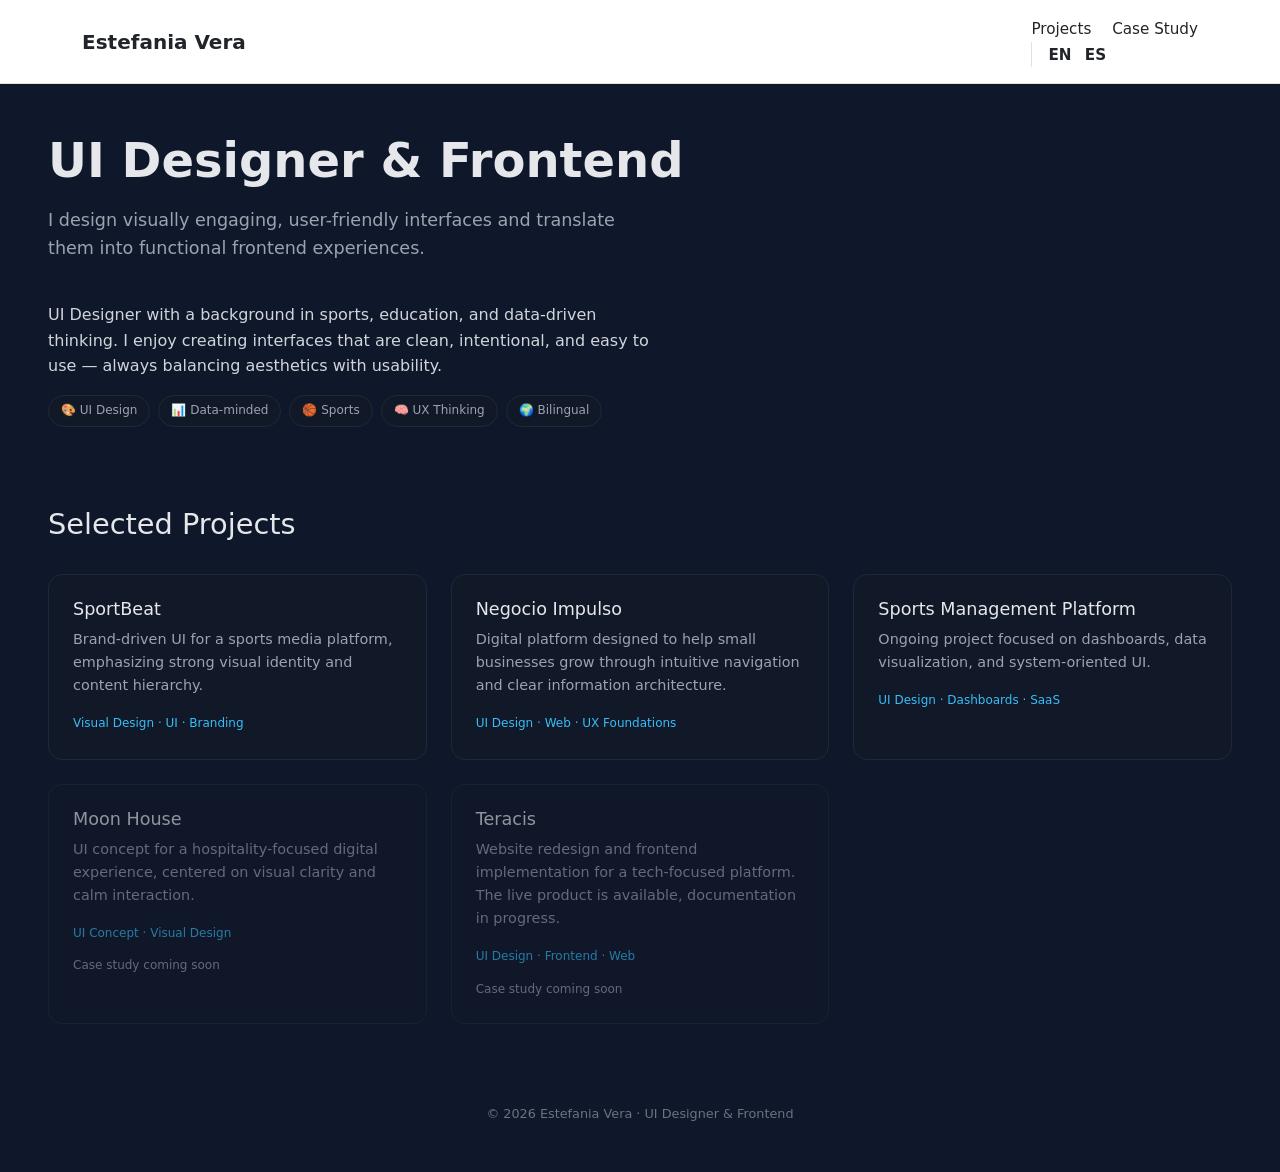
==== index.html @ 3e41058a "New sections and images" ====
<!DOCTYPE html>
<html lang="en">

<head>
    <meta charset="UTF-8" />
    <meta name="viewport" content="width=device-width, initial-scale=1.0" />
    <title>Estefania Vera – UI Designer & Frontend</title>

    <!-- Bootstrap -->
    <link href="https://cdn.jsdelivr.net/npm/bootstrap@5.3.2/dist/css/bootstrap.min.css" rel="stylesheet">

    <!-- Google Font -->
    <link rel="preconnect" href="https://fonts.googleapis.com">

    <!-- Main CSS -->
    <link rel="stylesheet" href="css/main.css">
</head>

<body>

    <!-- HEADER -->
    <header class="border-bottom">
        <div class="container py-3 d-flex justify-content-between align-items-center">

            <!-- Logo / Name -->
            <a href="index.html" class="text-decoration-none fw-bold fs-5 text-dark">
                Estefania Vera
            </a>

            <!-- Navigation -->
            <nav>
                <a href="projects.html" class="me-3 fw-medium text-dark text-decoration-none">
                    Projects
                </a>
                <a href="sportbeat.html" class="fw-medium text-dark text-decoration-none">
                    Case Study
                </a>

                <!-- Language switch -->
                <div class="border-start ps-3">
                    <a href="index.html" class="me-2 fw-semibold text-decoration-none text-dark">
                        EN
                    </a>
                    <a href="index-es.html" class="fw-semibold text-decoration-none text-dark">
                        ES
                    </a>
                </div>
            </nav>

        </div>
    </header>


    <!-- HERO -->
    <section class="hero">
        <h1>UI Designer & Frontend</h1>
        <p>
            I design visually engaging, user-friendly interfaces and translate them into
            functional frontend experiences.
        </p>
    </section>

    <!-- ABOUT -->
    <section class="about-mini">
        <p>
            UI Designer with a background in sports, education, and data-driven thinking.
            I enjoy creating interfaces that are clean, intentional, and easy to use —
            always balancing aesthetics with usability.
        </p>

        <div class="about-tags">
            <span>🎨 UI Design</span>
            <span>📊 Data-minded</span>
            <span>🏀 Sports</span>
            <span>🧠 UX Thinking</span>
            <span>🌍 Bilingual</span>
        </div>
    </section>

    <!-- PROJECTS -->
    <section id="projects" class="projects">
        <h2>Selected Projects</h2>

        <div class="projects-grid">

            <!-- SportBeat -->
            <a class="project-card" href="sportbeat.html">
                <h3>SportBeat</h3>
                <p>
                    Brand-driven UI for a sports media platform, emphasizing strong visual identity
                    and content hierarchy.
                </p>
                <span>Visual Design · UI · Branding</span>
            </a>

            <!-- Negocio Impulso -->
            <a class="project-card" href="https://www.figma.com/design/Dj8RUymDPblXV1LtfO9G1j/Negocio-Impulso"
                target="_blank">
                <h4>Negocio Impulso</h4>
                <p>
                    Digital platform designed to help small businesses grow through
                    intuitive navigation and clear information architecture.
                </p>
                <span>UI Design · Web · UX Foundations</span>
            </a>

            <!-- Gestión Deportiva -->
            <a class="project-card" href="https://www.figma.com/design/7rQiUCOyJbBZJ7NyahuJKt/gesti%C3%B3n-deportiva"
                target="_blank">
                <h4>Sports Management Platform</h4>
                <p>
                    Ongoing project focused on dashboards, data visualization,
                    and system-oriented UI.
                </p>
                <span>UI Design · Dashboards · SaaS</span>
            </a>

            <!-- Moon House -->
            <div class="project-card disabled">
                <h4>Moon House</h4>
                <p>
                    UI concept for a hospitality-focused digital experience,
                    centered on visual clarity and calm interaction.
                </p>
                <span>UI Concept · Visual Design</span>
                <div class="coming-soon">Case study coming soon</div>
            </div>

            <!-- Teracis -->
            <div class="project-card disabled">
                <h4>Teracis</h4>
                <p>
                    Website redesign and frontend implementation for a tech-focused platform.
                    The live product is available, documentation in progress.
                </p>
                <span>UI Design · Frontend · Web</span>
                <div class="coming-soon">Case study coming soon</div>
            </div>

        </div>
    </section>

    <!-- FOOTER -->
    <footer class="footer">
        <p>© 2026 Estefania Vera · UI Designer & Frontend</p>
    </footer>

</body>

</html>
---- css/main.css ----
/* ==================================================
   RESET & BASE
================================================== */
* {
    margin: 0;
    padding: 0;
    box-sizing: border-box;
}

body {
    font-family: 'Inter', system-ui, -apple-system, sans-serif;
    background-color: #0f172a;
    color: #e5e7eb;
    line-height: 1.6;
}

/* ==================================================
   HEADER / NAV
================================================== */
header {
    background-color: #ffffff;
}

header a {
    color: #111827;
}

header a:hover {
    opacity: 0.7;
}

header nav a {
    font-size: 0.95rem;
}

/* ==================================================
   HERO
================================================== */
.hero {
    max-width: 900px;
    padding: 3rem 3rem 1.5rem;
}

.hero h1 {
    font-size: 3rem;
    font-weight: 700;
    margin-bottom: 1rem;
}

.hero p {
    font-size: 1.1rem;
    color: #9ca3af;
    max-width: 600px;
}

/* ==================================================
   ABOUT
================================================== */
.about-mini {
    max-width: 700px;
    padding: 0 3rem 2rem;
}

.about-mini p {
    font-size: 1rem;
    color: #d1d5db;
    margin-bottom: 1rem;
}

.about-tags {
    display: flex;
    flex-wrap: wrap;
    gap: 0.5rem;
}

.about-tags span {
    background: #111827;
    border: 1px solid #1f2933;
    padding: 0.35rem 0.75rem;
    border-radius: 999px;
    font-size: 0.75rem;
    color: #9ca3af;
}

/* ==================================================
   PROJECTS
================================================== */
.projects {
    padding: 3rem;
}

.projects h2 {
    font-size: 1.8rem;
    margin-bottom: 2rem;
}

.projects-grid {
    display: grid;
    grid-template-columns: repeat(auto-fill, minmax(280px, 1fr));
    gap: 1.5rem;
}

/* ==================================================
   PROJECT CARD
================================================== */
.project-card {
    background-color: #111827;
    padding: 1.5rem;
    border-radius: 14px;
    text-decoration: none;
    color: inherit;
    border: 1px solid #1f2933;
    transition: all 0.25s ease;
}

.project-card h3,
.project-card h4 {
    font-size: 1.1rem;
    margin-bottom: 0.5rem;
}

.project-card p {
    font-size: 0.9rem;
    color: #9ca3af;
    margin-bottom: 0.75rem;
}

.project-card span {
    font-size: 0.75rem;
    color: #38bdf8;
}

/* Hover */
.project-card:hover {
    transform: translateY(-4px);
    border-color: #38bdf8;
}

/* Disabled / Coming soon */
.project-card.disabled {
    opacity: 0.6;
    cursor: default;
}

.project-card.disabled:hover {
    transform: none;
    border-color: #1f2933;
}

.coming-soon {
    margin-top: 0.75rem;
    font-size: 0.75rem;
    color: #9ca3af;
}

/* ==================================================
   FOOTER
================================================== */
.footer {
    padding: 2rem 3rem;
    text-align: center;
    font-size: 0.8rem;
    color: #6b7280;
}

/* ==================================================
   RESPONSIVE
================================================== */
@media (max-width: 768px) {
    .hero h1 {
        font-size: 2.2rem;
    }

    .hero,
    .projects,
    .about-mini {
        padding: 2rem 1.5rem;
    }
}
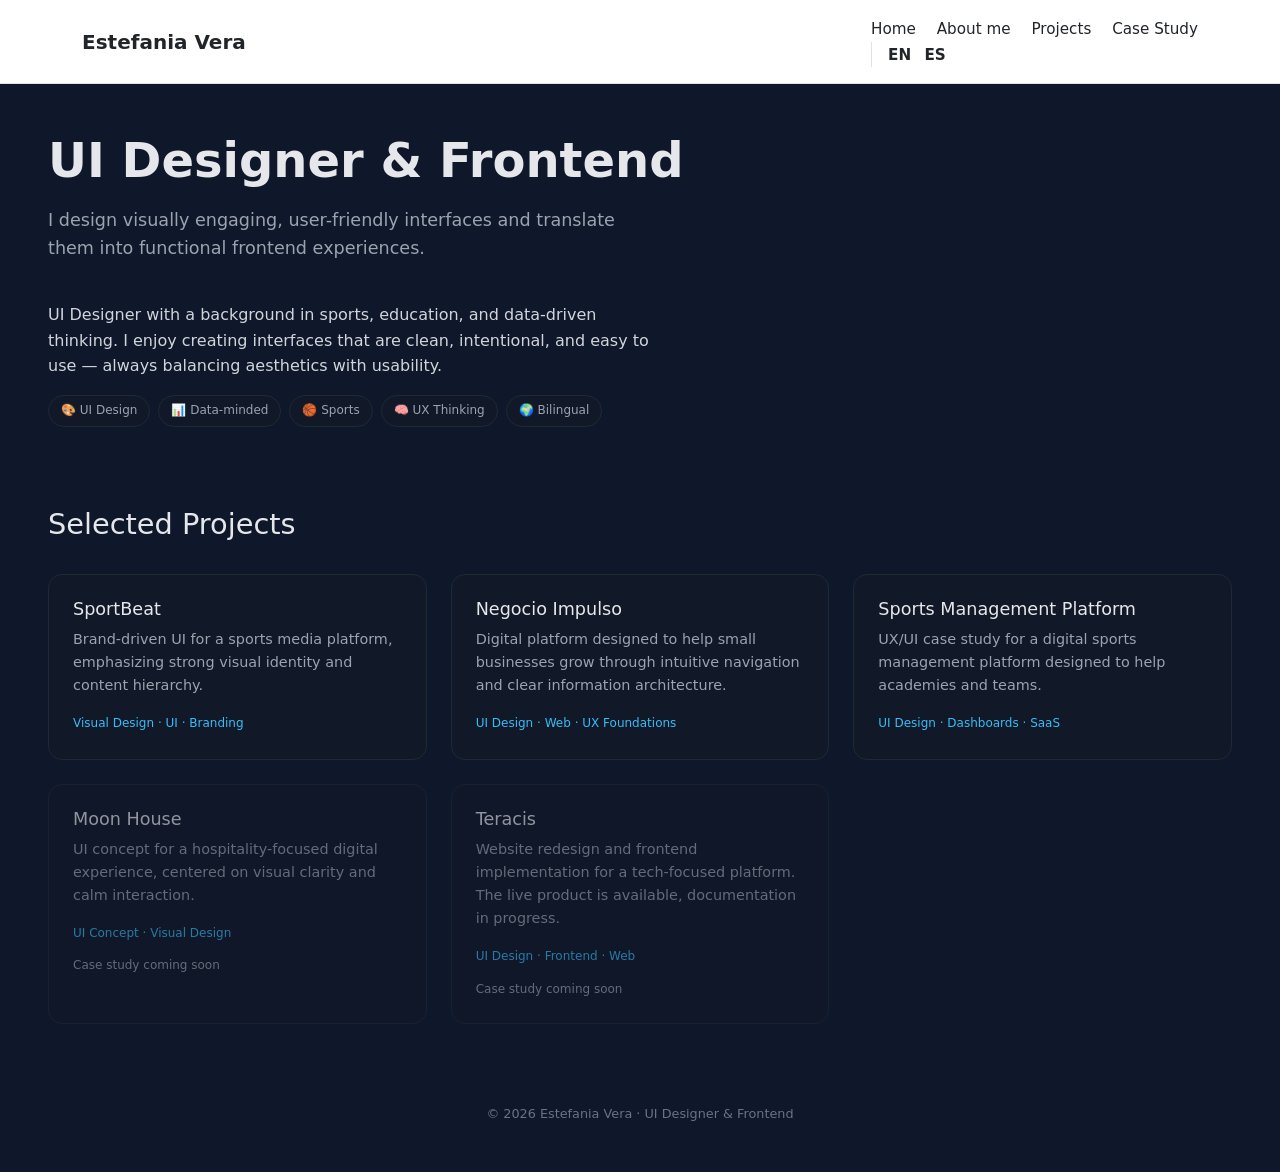
==== commit 330887af: "sports management" ====
--- a/index.html
+++ b/index.html
@@ -29,6 +29,12 @@
 
             <!-- Navigation -->
             <nav>
+                <a href="index.html" class="me-3 fw-medium text-dark text-decoration-none">
+                    Home
+                </a>
+                <a href="about.html" class="me-3 fw-medium text-dark text-decoration-none">
+                    About me
+                </a>
                 <a href="projects.html" class="me-3 fw-medium text-dark text-decoration-none">
                     Projects
                 </a>
@@ -109,8 +115,8 @@
                 target="_blank">
                 <h4>Sports Management Platform</h4>
                 <p>
-                    Ongoing project focused on dashboards, data visualization,
-                    and system-oriented UI.
+                    UX/UI case study for a digital sports management platform designed to help
+                    academies and teams.
                 </p>
                 <span>UI Design · Dashboards · SaaS</span>
             </a>
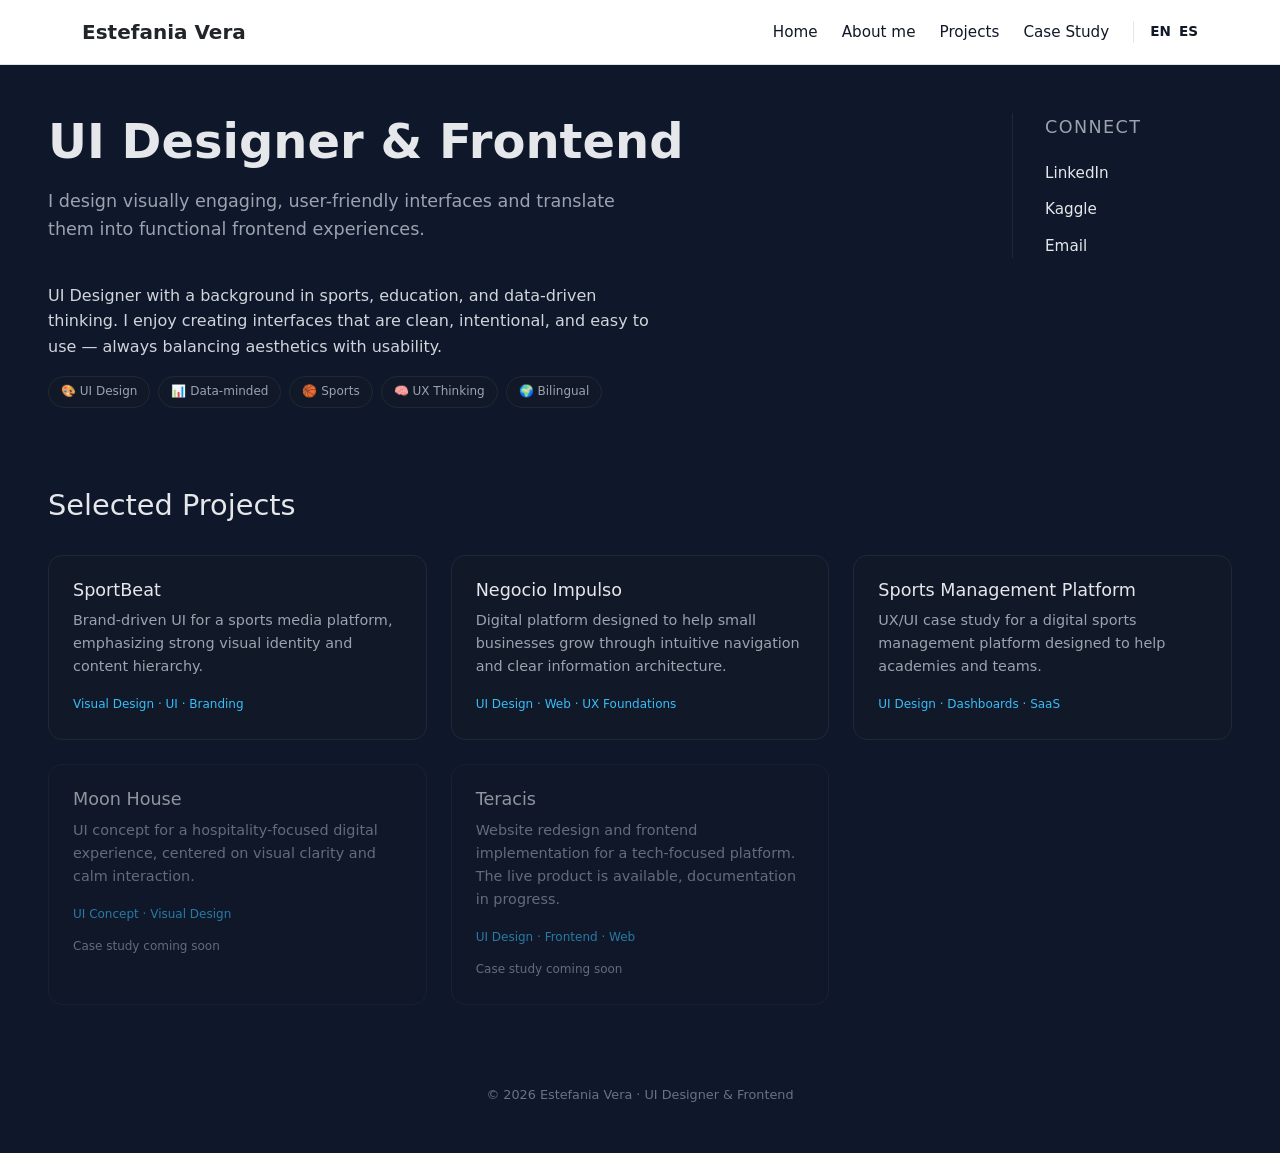
==== commit 4cb8da49: "UX" ====
--- a/index.html
+++ b/index.html
@@ -28,30 +28,20 @@
             </a>
 
             <!-- Navigation -->
-            <nav>
-                <a href="index.html" class="me-3 fw-medium text-dark text-decoration-none">
-                    Home
-                </a>
-                <a href="about.html" class="me-3 fw-medium text-dark text-decoration-none">
-                    About me
-                </a>
-                <a href="projects.html" class="me-3 fw-medium text-dark text-decoration-none">
-                    Projects
-                </a>
-                <a href="sportbeat.html" class="fw-medium text-dark text-decoration-none">
-                    Case Study
-                </a>
+            <nav class="main-nav">
+                <div class="nav-links">
+                    <a href="index.html">Home</a>
+                    <a href="about.html">About me</a>
+                    <a href="projects.html">Projects</a>
+                    <a href="sportbeat.html">Case Study</a>
+                </div>
 
-                <!-- Language switch -->
-                <div class="border-start ps-3">
-                    <a href="index.html" class="me-2 fw-semibold text-decoration-none text-dark">
-                        EN
-                    </a>
-                    <a href="index-es.html" class="fw-semibold text-decoration-none text-dark">
-                        ES
-                    </a>
+                <div class="lang-switch">
+                    <a href="index.html">EN</a>
+                    <a href="index-es.html">ES</a>
                 </div>
             </nav>
+
 
         </div>
     </header>
@@ -59,11 +49,31 @@
 
     <!-- HERO -->
     <section class="hero">
-        <h1>UI Designer & Frontend</h1>
-        <p>
-            I design visually engaging, user-friendly interfaces and translate them into
-            functional frontend experiences.
-        </p>
+        <div class="hero-layout">
+            <div class="hero-content">
+                <h1>UI Designer & Frontend</h1>
+                <p>
+                    I design visually engaging, user-friendly interfaces and translate them into
+                    functional frontend experiences.
+                </p>
+            </div>
+
+            <div class="hero-contact">
+                <p class="hero-contact-title">Connect</p>
+
+                <a href="https://www.linkedin.com/in/alma-estefan%C3%ADa-vera-camacho-5382b01bb/" target="_blank">
+                    LinkedIn
+                </a>
+
+                <a href="https://www.kaggle.com/almavera" target="_blank">
+                    Kaggle
+                </a>
+
+                <a href="mailto:estefaniaverac20@gmail.com">
+                    Email
+                </a>
+            </div>
+        </div>
     </section>
 
     <!-- ABOUT -->
@@ -82,6 +92,8 @@
             <span>🌍 Bilingual</span>
         </div>
     </section>
+
+
 
     <!-- PROJECTS -->
     <section id="projects" class="projects">
--- a/css/main.css
+++ b/css/main.css
@@ -19,25 +19,64 @@
 ================================================== */
 header {
     background-color: #ffffff;
+    border-bottom: 1px solid #e5e7eb;
 }
 
 header a {
     color: #111827;
+    text-decoration: none;
 }
 
 header a:hover {
     opacity: 0.7;
 }
 
-header nav a {
+/* Header layout */
+header .container {
+    display: flex;
+    justify-content: space-between;
+    align-items: center;
+}
+
+/* Main nav */
+.main-nav {
+    display: flex;
+    align-items: center;
+    gap: 1.5rem;
+    white-space: nowrap;
+}
+
+/* Navigation links */
+.nav-links {
+    display: flex;
+    gap: 1.5rem;
+}
+
+.nav-links a {
     font-size: 0.95rem;
+    font-weight: 500;
+    white-space: nowrap;
+}
+
+/* Language switch */
+.lang-switch {
+    display: flex;
+    gap: 0.5rem;
+    padding-left: 1rem;
+    border-left: 1px solid #e5e7eb;
+}
+
+.lang-switch a {
+    font-size: 0.85rem;
+    font-weight: 600;
+    white-space: nowrap;
 }
 
 /* ==================================================
    HERO
 ================================================== */
 .hero {
-    max-width: 900px;
+    width: 100%;
     padding: 3rem 3rem 1.5rem;
 }
 
@@ -52,6 +91,41 @@
     color: #9ca3af;
     max-width: 600px;
 }
+
+.hero-layout {
+    display: grid;
+    grid-template-columns: 1fr 220px;
+    gap: 3rem;
+    align-items: start;
+}
+
+.hero-contact {
+    border-left: 1px solid #1f2933;
+    padding-left: 2rem;
+    display: flex;
+    flex-direction: column;
+    gap: 0.75rem;
+}
+
+.hero-contact-title {
+    font-size: 0.75rem;
+    letter-spacing: 0.08em;
+    text-transform: uppercase;
+    color: #9ca3af;
+    margin-bottom: 0.5rem;
+}
+
+.hero-contact a {
+    font-size: 0.95rem;
+    color: #e5e7eb;
+    text-decoration: none;
+    transition: color 0.2s ease;
+}
+
+.hero-contact a:hover {
+    color: #38bdf8;
+}
+
 
 /* ==================================================
    ABOUT
@@ -166,6 +240,18 @@
 /* ==================================================
    RESPONSIVE
 ================================================== */
+@media (max-width: 900px) {
+    .nav-links {
+        gap: 1rem;
+    }
+}
+
+@media (max-width: 820px) {
+    .nav-links {
+        display: none;
+    }
+}
+
 @media (max-width: 768px) {
     .hero h1 {
         font-size: 2.2rem;
@@ -176,4 +262,22 @@
     .about-mini {
         padding: 2rem 1.5rem;
     }
+}
+
+@media (max-width: 900px) {
+    .hero-layout {
+        grid-template-columns: 1fr;
+    }
+
+    .hero-contact {
+        border-left: none;
+        padding-left: 0;
+        margin-top: 2rem;
+        flex-direction: row;
+        gap: 1.5rem;
+    }
+
+    .hero-contact-title {
+        display: none;
+    }
 }
